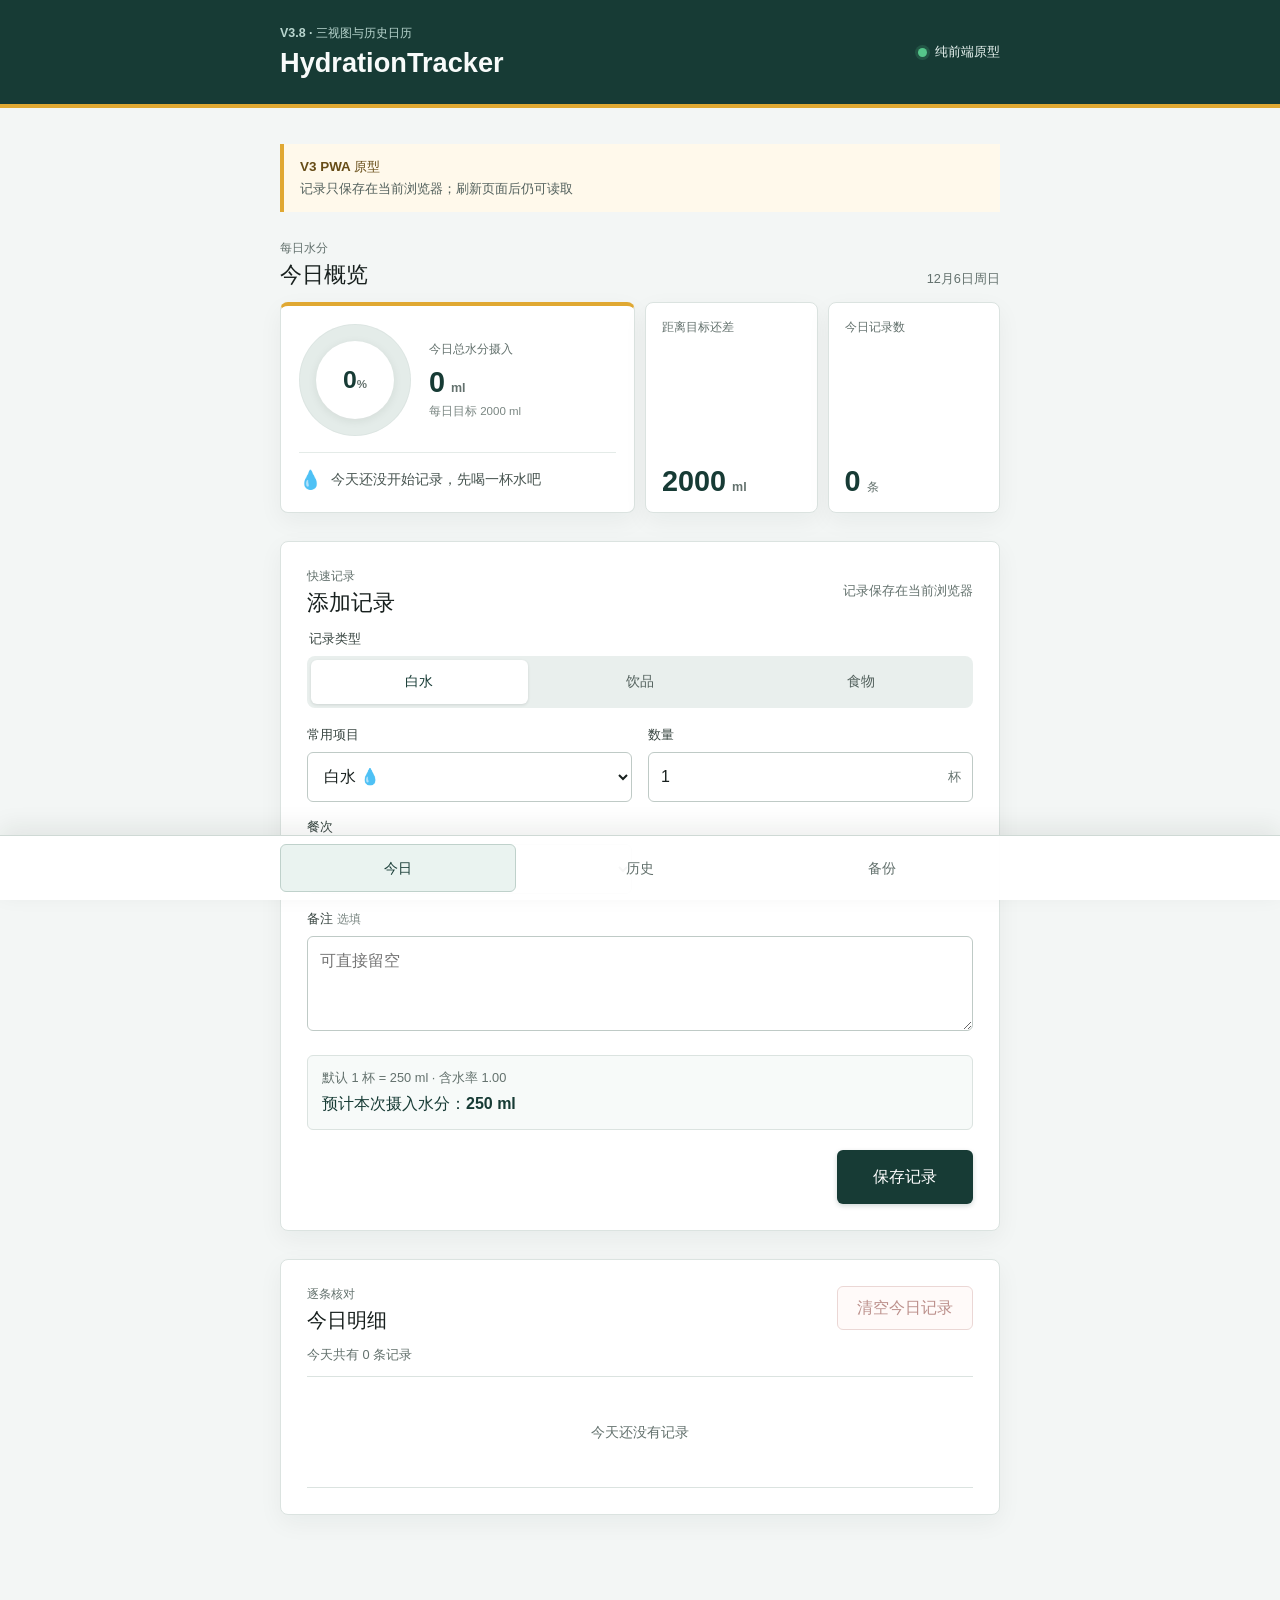
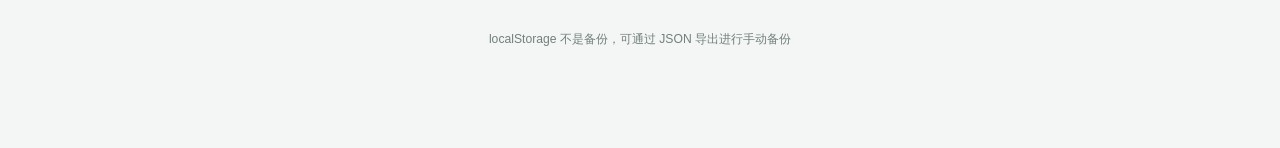
==== pwa/index.html @ ad69533f "Initial commit for HydrationTracker PWA" ====
<!doctype html>
<html lang="zh-CN">
  <head>
    <meta charset="utf-8">
    <meta name="viewport" content="width=device-width, initial-scale=1, viewport-fit=cover">
    <meta name="color-scheme" content="light">
    <meta name="theme-color" content="#173b35">
    <meta name="apple-mobile-web-app-capable" content="yes">
    <meta name="apple-mobile-web-app-title" content="HydrationTracker">
    <meta name="apple-mobile-web-app-status-bar-style" content="black-translucent">
    <meta name="format-detection" content="telephone=no">
    <title>HydrationTracker</title>
    <link rel="manifest" href="./manifest.json">
    <link rel="apple-touch-icon" href="./icons/apple-touch-icon.png">
    <link rel="stylesheet" href="styles.css">
    <script src="app.js" defer></script>
  </head>
  <body>
    <header class="app-header">
      <div class="page-shell header-inner">
        <div>
          <p class="stage-label">V3.8 · 三视图与历史日历</p>
          <h1>HydrationTracker</h1>
        </div>
        <p class="runtime-status"><span aria-hidden="true"></span>纯前端原型</p>
      </div>
    </header>

    <main class="page-shell">
      <aside class="prototype-notice">
        <strong>V3 PWA 原型</strong>
        <span id="storage-status">正在检查浏览器本地存储...</span>
      </aside>

      <section id="today-view" class="app-view" role="tabpanel" aria-labelledby="nav-today">
        <section aria-labelledby="overview-title">
          <div class="section-heading">
            <div>
              <p class="section-label">每日水分</p>
              <h2 id="overview-title">今日概览</h2>
            </div>
            <time id="today-date"></time>
          </div>

          <div class="metrics-grid" aria-live="polite">
            <article class="metric-card progress-card">
              <div
                id="progress-ring"
                class="progress-ring"
                role="progressbar"
                aria-label="今日目标完成率"
                aria-valuemin="0"
                aria-valuemax="100"
                aria-valuenow="0"
              >
                <div class="progress-ring-center">
                  <strong id="completion-rate">0</strong><span>%</span>
                </div>
              </div>
              <div class="progress-summary">
                <p>今日总水分摄入</p>
                <div class="metric-value"><strong id="total-water">0</strong><span>ml</span></div>
                <small>每日目标 2000 ml</small>
              </div>
              <p id="progress-encouragement" class="progress-encouragement">
                <span aria-hidden="true">💧</span>
                <strong>今天还没开始记录，先喝一杯水吧</strong>
              </p>
            </article>
            <article class="metric-card">
              <p>距离目标还差</p>
              <div class="metric-value"><strong id="remaining-water">2000</strong><span>ml</span></div>
            </article>
            <article class="metric-card">
              <p>今日记录数</p>
              <div class="metric-value"><strong id="record-count">0</strong><span>条</span></div>
            </article>
          </div>
        </section>

        <section class="form-card" aria-labelledby="add-title">
          <div class="section-heading compact-heading details-heading">
            <div>
              <p class="section-label">快速记录</p>
              <h2 id="add-title">添加记录</h2>
            </div>
            <p>记录保存在当前浏览器</p>
          </div>

          <form id="record-form">
            <fieldset>
              <legend>记录类型</legend>
              <div class="segmented-control">
                <label>
                  <input type="radio" name="category" value="water" checked>
                  <span>白水</span>
                </label>
                <label>
                  <input type="radio" name="category" value="beverage">
                  <span>饮品</span>
                </label>
                <label>
                  <input type="radio" name="category" value="food">
                  <span>食物</span>
                </label>
              </div>
            </fieldset>

            <div class="form-grid">
              <label class="form-field">
                <span>常用项目</span>
                <select id="item-name" name="name" required></select>
              </label>

              <label class="form-field">
                <span>数量</span>
                <div class="quantity-control">
                  <input id="quantity" name="quantity" type="number" min="0.1" step="0.1" value="1" inputmode="decimal" enterkeyhint="done" required>
                  <span id="quantity-unit">份</span>
                </div>
              </label>

              <label class="form-field">
                <span>餐次</span>
                <select id="meal" name="meal">
                  <option value="breakfast">早餐</option>
                  <option value="lunch">午餐</option>
                  <option value="dinner">晚餐</option>
                  <option value="snack">加餐</option>
                  <option value="none" selected>无餐次</option>
                </select>
              </label>

              <label class="form-field full-width">
                <span>备注 <small>选填</small></span>
                <textarea id="note" name="note" rows="3" maxlength="500" placeholder="可直接留空"></textarea>
              </label>
            </div>

            <div class="estimate-panel" aria-live="polite">
              <p id="item-defaults">请选择常用项目</p>
              <p id="estimate-message">请输入数量以计算估算水分</p>
            </div>

            <div class="form-actions">
              <p id="form-message" role="status" aria-live="polite"></p>
              <button id="save-record" type="submit">保存记录</button>
            </div>
          </form>
        </section>

        <section class="details-card" aria-labelledby="details-title">
          <div class="section-heading compact-heading">
            <div>
              <p class="section-label">逐条核对</p>
              <h2 id="details-title">今日明细</h2>
            </div>
            <button id="clear-today" class="danger-button" type="button" disabled>清空今日记录</button>
          </div>
          <p id="records-message" class="records-message" role="status" aria-live="polite"></p>
          <div id="records-list" class="records-list" aria-live="polite"></div>
        </section>
      </section>

      <section id="history-view" class="app-view" role="tabpanel" aria-labelledby="nav-history" hidden>
        <header class="view-heading">
          <div>
            <p class="section-label">过往记录</p>
            <h2 id="history-title">历史记录</h2>
          </div>
          <p>通过月历和近 7 日趋势查看水分摄入变化。</p>
        </header>

        <section class="trend-card" aria-labelledby="trend-title">
          <div class="section-heading compact-heading">
            <div>
              <p class="section-label">最近一周</p>
              <h2 id="trend-title">近 7 日水分趋势</h2>
            </div>
            <p>默认目标 2000 ml</p>
          </div>
          <div id="trend-chart" class="trend-chart"></div>
          <p id="trend-summary" class="trend-summary"></p>
        </section>

        <section class="calendar-card" aria-labelledby="calendar-title">
          <div class="calendar-heading">
            <button id="previous-month" class="calendar-month-button" type="button" aria-label="上一个月" title="上一个月">‹</button>
            <div>
              <p class="section-label">按日期查看</p>
              <h2 id="calendar-title">历史月历</h2>
              <p id="calendar-month-label" class="calendar-month-label"></p>
            </div>
            <button id="next-month" class="calendar-month-button" type="button" aria-label="下一个月" title="下一个月">›</button>
          </div>

          <div class="calendar-weekdays" aria-hidden="true">
            <span>一</span><span>二</span><span>三</span><span>四</span><span>五</span><span>六</span><span>日</span>
          </div>
          <div id="calendar-grid" class="calendar-grid" aria-label="历史记录月历"></div>

          <div id="history-details" class="history-details" hidden>
            <div class="history-details-heading">
              <div>
                <p class="section-label">日期记录</p>
                <h3 id="history-details-title">日期明细</h3>
              </div>
              <div class="history-details-actions">
                <button
                  id="history-backfill-toggle"
                  class="secondary-button history-backfill-toggle"
                  type="button"
                  aria-expanded="false"
                  aria-controls="history-backfill-panel"
                >补录这一天</button>
                <button
                  id="history-clear-date"
                  class="danger-button history-clear-date"
                  type="button"
                  hidden
                >清空这一天</button>
              </div>
            </div>
            <p id="history-details-summary" class="history-details-summary"></p>
            <p id="history-action-message" class="records-message" role="status" aria-live="polite"></p>

            <div id="history-backfill-panel" class="history-backfill-panel" hidden>
              <div class="history-backfill-heading">
                <p class="section-label">指定日期记录</p>
                <h4 id="history-backfill-title">补录记录</h4>
              </div>

              <form id="history-backfill-form">
                <fieldset>
                  <legend>记录类型</legend>
                  <div class="segmented-control">
                    <label>
                      <input type="radio" name="history-category" value="water" checked>
                      <span>白水</span>
                    </label>
                    <label>
                      <input type="radio" name="history-category" value="beverage">
                      <span>饮品</span>
                    </label>
                    <label>
                      <input type="radio" name="history-category" value="food">
                      <span>食物</span>
                    </label>
                  </div>
                </fieldset>

                <div class="form-grid">
                  <label class="form-field">
                    <span>常用项目</span>
                    <select id="history-item-name" required></select>
                  </label>

                  <label class="form-field">
                    <span>数量</span>
                    <div class="quantity-control">
                      <input id="history-quantity" type="number" min="0.1" step="0.1" value="1" inputmode="decimal" required>
                      <span id="history-quantity-unit">份</span>
                    </div>
                  </label>

                  <label class="form-field">
                    <span>餐次</span>
                    <select id="history-meal">
                      <option value="breakfast">早餐</option>
                      <option value="lunch">午餐</option>
                      <option value="dinner">晚餐</option>
                      <option value="snack">加餐</option>
                      <option value="none" selected>无餐次</option>
                    </select>
                  </label>

                  <label class="form-field">
                    <span>时间</span>
                    <input id="history-time" type="time" required>
                  </label>

                  <label class="form-field full-width">
                    <span>备注 <small>选填</small></span>
                    <textarea id="history-note" rows="3" maxlength="500" placeholder="可直接留空"></textarea>
                  </label>
                </div>

                <div class="estimate-panel" aria-live="polite">
                  <p id="history-item-defaults">请选择常用项目</p>
                  <p id="history-estimate-message">请输入数量以计算估算水分</p>
                </div>

                <p id="history-backfill-message" class="history-backfill-message" role="status" aria-live="polite"></p>
                <div class="history-backfill-actions">
                  <button id="history-backfill-cancel" class="secondary-button" type="button">取消</button>
                  <button id="history-backfill-save" type="submit">保存补录</button>
                </div>
              </form>
            </div>

            <div id="history-records-list" class="records-list"></div>
          </div>
        </section>
      </section>

      <section id="backup-view" class="app-view" role="tabpanel" aria-labelledby="nav-backup" hidden>
        <header class="view-heading">
          <div>
            <p class="section-label">备份与迁移</p>
            <h2 id="backup-view-title">备份与迁移</h2>
          </div>
          <p>导出或恢复当前浏览器中的 HydrationTracker 数据。</p>
        </header>

        <section class="backup-card" aria-labelledby="backup-title">
          <div class="section-heading compact-heading">
            <div>
              <p class="section-label">JSON 文件</p>
              <h2 id="backup-title">导入与导出</h2>
            </div>
            <p>仅处理本应用数据</p>
          </div>

          <div class="backup-note">
            <p>localStorage 不是备份。导出 JSON 可用于备份、换手机、迁移和恢复。</p>
            <p>导入会替换当前本机记录，建议先导出当前备份。不同 Safari 标签页、主屏幕 Web App 或不同网址来源的数据不应被假定自动共享。</p>
          </div>

          <div class="backup-actions">
            <button id="export-backup" class="secondary-button" type="button">导出备份</button>

            <label class="file-picker" for="import-file">选择备份文件</label>
            <input id="import-file" class="visually-hidden" type="file" accept=".json,application/json">

            <button id="import-backup" class="danger-button" type="button" disabled>导入替换</button>
          </div>

          <p id="backup-file-name" class="backup-file-name">尚未选择备份文件</p>
          <p id="backup-message" class="backup-message" role="status" aria-live="polite"></p>
        </section>
      </section>
    </main>

    <nav class="app-navigation" aria-label="主要视图">
      <div class="page-shell view-tabs" role="tablist" aria-label="HydrationTracker 视图">
        <button id="nav-today" class="view-tab" type="button" role="tab" aria-selected="true" aria-controls="today-view" data-view="today">今日</button>
        <button id="nav-history" class="view-tab" type="button" role="tab" aria-selected="false" aria-controls="history-view" data-view="history" tabindex="-1">历史</button>
        <button id="nav-backup" class="view-tab" type="button" role="tab" aria-selected="false" aria-controls="backup-view" data-view="backup" tabindex="-1">备份</button>
      </div>
    </nav>

    <footer class="page-shell">
      localStorage 不是备份，可通过 JSON 导出进行手动备份
    </footer>
  </body>
</html>
---- pwa/styles.css ----
:root {
  --page-gutter: 16px;
  color: #18201e;
  background: #f3f6f5;
  font-family: -apple-system, BlinkMacSystemFont, "Segoe UI", sans-serif;
  font-synthesis: none;
  letter-spacing: 0;
}

* {
  box-sizing: border-box;
}

html {
  width: 100%;
  -webkit-text-size-adjust: 100%;
}

body {
  width: 100%;
  min-width: 0;
  min-height: 100vh;
  min-height: 100dvh;
  margin: 0;
  overflow-x: clip;
  background: #f3f6f5;
}

button,
input,
select,
textarea {
  font-family: inherit;
  font-size: 1rem;
  letter-spacing: 0;
}

button,
.segmented-control label {
  -webkit-tap-highlight-color: transparent;
  touch-action: manipulation;
}

.page-shell {
  width: 100%;
  max-width: 760px;
  margin: 0 auto;
  padding-right: max(var(--page-gutter), env(safe-area-inset-right));
  padding-left: max(var(--page-gutter), env(safe-area-inset-left));
}

@supports not (overflow: clip) {
  body {
    overflow-x: hidden;
  }
}

.app-header {
  padding-top: env(safe-area-inset-top);
  color: #f8fbfa;
  background: #173b35;
  border-bottom: 4px solid #e0a832;
}

.header-inner {
  min-height: 104px;
  display: flex;
  align-items: center;
  justify-content: space-between;
  gap: 18px;
}

.stage-label,
.section-label {
  margin: 0;
  color: #63716d;
  font-size: 0.78rem;
  font-weight: 750;
}

.stage-label {
  color: #b8d5ce;
}

h1,
h2,
p {
  letter-spacing: 0;
}

h1 {
  margin: 5px 0 0;
  font-size: 1.7rem;
  line-height: 1.15;
}

.runtime-status {
  display: flex;
  align-items: center;
  gap: 8px;
  margin: 0;
  color: #e8f3f0;
  font-size: 0.84rem;
  white-space: nowrap;
}

.runtime-status span {
  width: 9px;
  height: 9px;
  border-radius: 50%;
  background: #55c58a;
  box-shadow: 0 0 0 3px rgb(85 197 138 / 18%);
}

main {
  padding: 24px 0 116px;
}

.app-view[hidden] {
  display: none;
}

.view-heading {
  margin-bottom: 18px;
  display: flex;
  align-items: end;
  justify-content: space-between;
  gap: 18px;
}

.view-heading h2 {
  margin: 5px 0 0;
  font-size: 1.45rem;
  line-height: 1.2;
}

.view-heading > p {
  max-width: 330px;
  margin: 0;
  color: #63716d;
  font-size: 0.82rem;
  line-height: 1.45;
  text-align: right;
}

.prototype-notice {
  margin-bottom: 28px;
  padding: 14px 16px;
  display: flex;
  flex-direction: column;
  gap: 4px;
  color: #52605c;
  border-left: 4px solid #e0a832;
  background: #fff9eb;
  font-size: 0.84rem;
  overflow-wrap: anywhere;
}

.prototype-notice strong {
  color: #664c16;
}

.prototype-notice.error {
  color: #87372f;
  border-left-color: #b64b40;
  background: #fff2f0;
}

.prototype-notice.error strong {
  color: #87372f;
}

.section-heading {
  display: flex;
  align-items: end;
  justify-content: space-between;
  gap: 18px;
  margin-bottom: 14px;
}

.section-heading h2 {
  margin: 5px 0 0;
  font-size: 1.35rem;
  line-height: 1.2;
}

#today-date,
.compact-heading > p {
  margin: 0;
  color: #63716d;
  font-size: 0.8rem;
}

.metrics-grid {
  display: grid;
  grid-template-columns: repeat(2, minmax(0, 1fr));
  gap: 10px;
}

.metric-card,
.form-card,
.details-card,
.history-card,
.trend-card,
.calendar-card,
.backup-card {
  border: 1px solid #dbe3e0;
  border-radius: 8px;
  background: #ffffff;
  box-shadow: 0 8px 24px rgb(24 32 30 / 5%);
}

.metric-card {
  min-width: 0;
  min-height: 112px;
  padding: 16px;
  display: flex;
  flex-direction: column;
  justify-content: space-between;
}

.progress-card {
  grid-column: 1 / -1;
  min-height: 190px;
  display: grid;
  grid-template-columns: 112px minmax(0, 1fr);
  align-items: center;
  gap: 16px 18px;
  padding: 18px;
  border-top: 4px solid #e0a832;
}

.metric-card > p,
.progress-summary > p {
  margin: 0;
  color: #63716d;
  font-size: 0.78rem;
  font-weight: 700;
}

.metric-value {
  display: flex;
  align-items: baseline;
  gap: 6px;
}

.metric-value strong {
  color: #173b35;
  font-size: 1.8rem;
  line-height: 1;
  font-variant-numeric: tabular-nums;
  overflow-wrap: anywhere;
}

.metric-value span {
  color: #63716d;
  font-size: 0.78rem;
  font-weight: 700;
}

.progress-ring {
  --progress-value: 0%;
  width: 112px;
  aspect-ratio: 1;
  position: relative;
  display: grid;
  place-items: center;
  border-radius: 50%;
  background: conic-gradient(#2b8068 var(--progress-value), #e4ece9 0);
  box-shadow: inset 0 0 0 1px rgb(23 59 53 / 4%);
}

.progress-ring::before {
  width: 78px;
  aspect-ratio: 1;
  position: absolute;
  content: "";
  border-radius: 50%;
  background: #ffffff;
  box-shadow: 0 2px 10px rgb(24 32 30 / 8%);
}

.progress-ring-center {
  position: relative;
  z-index: 1;
  display: flex;
  align-items: baseline;
  justify-content: center;
}

.progress-ring-center strong {
  color: #173b35;
  font-size: 1.55rem;
  line-height: 1;
  font-variant-numeric: tabular-nums;
}

.progress-ring-center span {
  color: #63716d;
  font-size: 0.72rem;
  font-weight: 750;
}

.progress-summary {
  min-width: 0;
}

.progress-summary .metric-value {
  margin-top: 10px;
}

.progress-summary small {
  display: block;
  margin-top: 8px;
  color: #7b8783;
  font-size: 0.72rem;
}

.metric-card .progress-encouragement {
  grid-column: 1 / -1;
  min-width: 0;
  margin: 0;
  padding-top: 14px;
  display: flex;
  align-items: center;
  gap: 9px;
  color: #46534f;
  border-top: 1px solid #e4ebe8;
  font-size: 0.86rem;
  line-height: 1.45;
}

.progress-encouragement .progress-emoji {
  flex: 0 0 auto;
  font-size: 1.15rem;
}

.progress-encouragement strong {
  min-width: 0;
  font-weight: 700;
  overflow-wrap: anywhere;
}

.progress-encouragement.almost,
.progress-encouragement.complete {
  color: #765715;
}

.form-card,
.details-card,
.history-card,
.trend-card,
.calendar-card,
.backup-card {
  margin-top: 28px;
  padding: 20px;
}

.compact-heading {
  align-items: start;
}

.details-heading {
  align-items: center;
  flex-wrap: wrap;
}

.details-heading > div {
  min-width: 0;
}

.backup-note {
  display: grid;
  gap: 8px;
  margin-bottom: 18px;
  padding: 14px;
  color: #52605c;
  border: 1px solid #dbe3e0;
  border-radius: 6px;
  background: #f7faf9;
  font-size: 0.84rem;
  line-height: 1.5;
}

.backup-note p {
  margin: 0;
}

.backup-actions {
  display: grid;
  gap: 12px;
}

.backup-file-name {
  min-height: 20px;
  margin: 12px 0 0;
  color: #63716d;
  font-size: 0.8rem;
  line-height: 1.45;
  overflow-wrap: anywhere;
}

#details-title,
#history-title,
#backup-title {
  font-size: 1.25rem;
  white-space: nowrap;
  word-break: keep-all;
}

fieldset {
  min-width: 0;
  margin: 0;
  padding: 0;
  border: 0;
}

legend,
.form-field > span {
  display: block;
  margin-bottom: 8px;
  color: #384541;
  font-size: 0.84rem;
  font-weight: 700;
}

.form-field small {
  color: #7b8783;
  font-size: 0.74rem;
  font-weight: 500;
}

.segmented-control {
  display: grid;
  grid-template-columns: repeat(3, 1fr);
  gap: 4px;
  padding: 4px;
  border-radius: 8px;
  background: #e9efed;
}

.segmented-control label {
  position: relative;
  min-width: 0;
}

.segmented-control input {
  position: absolute;
  opacity: 0;
}

.segmented-control span {
  min-height: 44px;
  display: flex;
  align-items: center;
  justify-content: center;
  color: #53615d;
  border-radius: 6px;
  cursor: pointer;
  font-size: 0.9rem;
  font-weight: 700;
}

.segmented-control input:checked + span {
  color: #173b35;
  background: #ffffff;
  box-shadow: 0 1px 3px rgb(24 32 30 / 12%);
}

.segmented-control input:focus-visible + span {
  outline: 3px solid rgb(224 168 50 / 35%);
  outline-offset: 1px;
}

.form-grid {
  display: grid;
  gap: 16px;
  margin-top: 18px;
}

.form-field {
  min-width: 0;
}

select,
input[type="number"],
input[type="time"],
textarea {
  width: 100%;
  min-height: 50px;
  padding: 0 12px;
  color: #18201e;
  border: 1px solid #bfcac6;
  border-radius: 6px;
  background: #ffffff;
  font-size: 1rem;
}

textarea {
  min-height: 88px;
  padding-top: 12px;
  padding-bottom: 12px;
  line-height: 1.45;
  resize: vertical;
}

select:focus,
input:focus,
textarea:focus {
  border-color: #b47f15;
  outline: 3px solid rgb(224 168 50 / 22%);
}

.quantity-control {
  position: relative;
}

.quantity-control input {
  padding-right: 54px;
}

.quantity-control span {
  position: absolute;
  top: 50%;
  right: 12px;
  color: #63716d;
  font-size: 0.84rem;
  font-weight: 700;
  transform: translateY(-50%);
  pointer-events: none;
}

.estimate-panel {
  margin-top: 20px;
  padding: 14px;
  border: 1px solid #dbe3e0;
  border-radius: 6px;
  background: #f7faf9;
}

.estimate-panel p {
  margin: 0;
}

#item-defaults {
  color: #63716d;
  font-size: 0.8rem;
  overflow-wrap: anywhere;
}

#estimate-message {
  margin-top: 7px;
  color: #173b35;
  font-size: 1rem;
  font-weight: 750;
}

#estimate-message.error {
  color: #a13e32;
  font-size: 0.86rem;
}

.form-actions {
  margin-top: 20px;
  display: flex;
  flex-direction: column;
  gap: 12px;
}

#form-message {
  min-height: 20px;
  margin: 0;
  color: #52605c;
  font-size: 0.84rem;
  line-height: 1.45;
}

#form-message:not(:empty) {
  padding: 10px 12px;
  border-radius: 6px;
  background: #f1f5f3;
}

#form-message.ready {
  color: #23704b;
  background: #edf8f2;
}

#form-message.error,
.records-message.error,
#backup-message.error {
  color: #a13e32;
}

#form-message.error,
.records-message.error,
#backup-message.error {
  background: #fff2f0;
}

button {
  width: 100%;
  min-height: 50px;
  padding: 0 18px;
  color: #ffffff;
  border: 0;
  border-radius: 6px;
  background: #173b35;
  cursor: pointer;
  font-weight: 750;
}

#save-record {
  min-height: 54px;
  box-shadow: 0 2px 5px rgb(23 59 53 / 20%);
}

button:focus-visible {
  outline: 3px solid rgb(224 168 50 / 45%);
  outline-offset: 2px;
}

.secondary-button,
.file-picker {
  color: #173b35;
  border: 1px solid #bfcac6;
  background: #f7faf9;
}

.file-picker {
  width: 100%;
  min-height: 50px;
  padding: 0 18px;
  display: flex;
  align-items: center;
  justify-content: center;
  border-radius: 6px;
  cursor: pointer;
  font-weight: 750;
  text-align: center;
}

.visually-hidden {
  position: absolute;
  width: 1px;
  height: 1px;
  padding: 0;
  margin: -1px;
  overflow: hidden;
  clip: rect(0, 0, 0, 0);
  white-space: nowrap;
  border: 0;
}

.danger-button,
.delete-button {
  color: #963a30;
  border: 1px solid #d7aaa5;
  background: #ffffff;
}

.danger-button {
  min-height: 44px;
  color: #87372f;
  border-color: #dcb8b3;
  background: #fff7f5;
}

button:active {
  opacity: 0.82;
}

@media (hover: hover) and (pointer: fine) {
  button:hover {
    background: #24544b;
  }

  .secondary-button:hover,
  .file-picker:hover,
  .calendar-month-button:hover,
  .calendar-day:hover,
  .view-tab:hover {
    color: #173b35;
    border-color: #8ca19a;
    background: #edf4f1;
  }

  .danger-button:hover,
  .delete-button:hover {
    color: #ffffff;
    border-color: #963a30;
    background: #963a30;
  }
}

button:disabled {
  cursor: not-allowed;
  opacity: 0.55;
}

.records-message,
#backup-message {
  min-height: 20px;
  margin: 0 0 10px;
  color: #63716d;
  font-size: 0.8rem;
  line-height: 1.45;
}

#backup-message {
  margin: 12px 0 0;
}

.records-message.ready,
.records-message.error,
#backup-message.ready,
#backup-message.error {
  padding: 9px 11px;
  border-radius: 6px;
}

.records-message.ready,
#backup-message.ready {
  color: #23704b;
  background: #edf8f2;
}

.records-list {
  display: grid;
}

.trend-chart {
  width: 100%;
  min-height: 0;
  overflow: hidden;
}

.view-heading + .trend-card,
.view-heading + .backup-card {
  margin-top: 0;
}

.trend-chart svg {
  width: 100%;
  height: auto;
  display: block;
}

.trend-grid-line {
  stroke: #dfe8e5;
  stroke-width: 1;
}

.trend-target-line {
  stroke: #b47f15;
  stroke-width: 2;
  stroke-dasharray: 7 6;
}

.trend-water-line {
  fill: none;
  stroke: #2b8068;
  stroke-linecap: round;
  stroke-linejoin: round;
  stroke-width: 4;
}

.trend-point {
  fill: #ffffff;
  stroke: #2b8068;
  stroke-width: 3;
}

.trend-label,
.trend-value-label,
.trend-target-label {
  fill: #63716d;
  font-family: -apple-system, BlinkMacSystemFont, "Segoe UI", sans-serif;
  font-size: 18px;
}

.trend-value-label {
  fill: #173b35;
  font-size: 16px;
  font-weight: 700;
}

.trend-target-label {
  fill: #8a6417;
  font-size: 16px;
}

.trend-summary {
  margin: 8px 0 0;
  color: #63716d;
  font-size: 0.8rem;
  line-height: 1.45;
  text-align: center;
}

.calendar-heading {
  display: grid;
  grid-template-columns: 44px minmax(0, 1fr) 44px;
  align-items: center;
  gap: 10px;
  margin-bottom: 16px;
  text-align: center;
}

.calendar-heading h2 {
  margin: 4px 0 0;
  font-size: 1.22rem;
}

.calendar-month-label {
  margin: 5px 0 0;
  color: #63716d;
  font-size: 0.82rem;
  font-variant-numeric: tabular-nums;
}

.calendar-month-button {
  width: 44px;
  min-width: 44px;
  min-height: 44px;
  padding: 0;
  color: #173b35;
  border: 1px solid #c8d3cf;
  background: #f7faf9;
  font-size: 1.7rem;
  line-height: 1;
}

.calendar-weekdays,
.calendar-grid {
  display: grid;
  grid-template-columns: repeat(7, minmax(0, 1fr));
  gap: 5px;
}

.calendar-weekdays {
  margin-bottom: 6px;
  color: #6c7975;
  font-size: 0.72rem;
  font-weight: 700;
  text-align: center;
}

.calendar-weekdays span {
  padding: 3px 0;
}

.calendar-day {
  width: 100%;
  min-width: 0;
  min-height: 72px;
  padding: 7px 3px 6px;
  display: flex;
  align-items: center;
  flex-direction: column;
  justify-content: flex-start;
  gap: 5px;
  color: #46534f;
  border: 1px solid #e0e7e4;
  background: #ffffff;
  font-size: 0.76rem;
  font-weight: 650;
}

.calendar-day.outside-month {
  opacity: 0.42;
}

.calendar-day.has-records {
  color: #173b35;
  border-color: #a8c7be;
  background: #edf6f3;
}

.calendar-day.selected {
  border-color: #b47f15;
  outline: 2px solid rgb(224 168 50 / 38%);
  outline-offset: 0;
}

.calendar-day-number {
  width: 26px;
  min-height: 26px;
  display: grid;
  place-items: center;
  border-radius: 50%;
  font-variant-numeric: tabular-nums;
}

.calendar-day.today .calendar-day-number {
  color: #ffffff;
  background: #173b35;
}

.calendar-day-total {
  width: 100%;
  color: #2b6f5d;
  font-size: 0.62rem;
  font-variant-numeric: tabular-nums;
  line-height: 1.15;
  text-align: center;
  overflow-wrap: anywhere;
}

.history-details {
  margin-top: 20px;
  padding-top: 20px;
  border-top: 2px solid #dbe3e0;
}

.history-details[hidden] {
  display: none;
}

.history-details-heading {
  display: flex;
  align-items: flex-start;
  justify-content: space-between;
  gap: 12px;
}

.history-details-heading > div {
  min-width: 0;
}

.history-details-actions {
  display: flex;
  align-items: center;
  justify-content: flex-end;
  flex-wrap: wrap;
  gap: 10px;
}

.history-details-heading h3 {
  margin: 5px 0 0;
  font-size: 1.08rem;
  line-height: 1.25;
  overflow-wrap: anywhere;
}

.history-backfill-toggle {
  width: auto;
  min-width: 0;
  min-height: 44px;
  padding: 0 13px;
  flex: 0 0 auto;
  font-size: 0.82rem;
}

.history-clear-date {
  width: auto;
  min-width: 0;
  min-height: 44px;
  padding: 0 13px;
  font-size: 0.82rem;
}

.history-clear-date[hidden] {
  display: none;
}

.history-backfill-panel {
  margin: 14px 0 18px;
  padding: 16px;
  border-top: 1px solid #dbe3e0;
  border-bottom: 1px solid #dbe3e0;
  background: #f7faf9;
}

.history-backfill-panel[hidden] {
  display: none;
}

.history-backfill-heading {
  margin-bottom: 16px;
}

.history-backfill-heading h4 {
  margin: 5px 0 0;
  color: #18201e;
  font-size: 1rem;
}

#history-item-defaults {
  color: #63716d;
  font-size: 0.8rem;
  overflow-wrap: anywhere;
}

#history-estimate-message {
  margin-top: 7px;
  color: #173b35;
  font-size: 1rem;
  font-weight: 750;
}

#history-estimate-message.error {
  color: #a13e32;
  font-size: 0.86rem;
}

.history-backfill-message {
  min-height: 20px;
  margin: 14px 0 0;
  color: #52605c;
  font-size: 0.84rem;
  line-height: 1.45;
}

.history-backfill-message.error {
  padding: 10px 12px;
  color: #a13e32;
  border-radius: 6px;
  background: #fff2f0;
}

.history-backfill-actions {
  margin-top: 12px;
  display: grid;
  grid-template-columns: repeat(2, minmax(0, 1fr));
  gap: 10px;
}

.history-backfill-actions button {
  width: 100%;
}

.history-details-summary {
  margin: 12px 0 4px;
  color: #63716d;
  font-size: 0.8rem;
  line-height: 1.45;
}

.history-record-item .record-side {
  justify-content: flex-start;
}

.app-navigation {
  position: fixed;
  z-index: 20;
  right: 0;
  bottom: 0;
  left: 0;
  border-top: 1px solid #cfd9d5;
  background: rgb(255 255 255 / 96%);
  box-shadow: 0 -8px 24px rgb(24 32 30 / 8%);
}

.view-tabs {
  padding-top: 8px;
  padding-bottom: max(8px, env(safe-area-inset-bottom));
  display: grid;
  grid-template-columns: repeat(3, minmax(0, 1fr));
  gap: 6px;
}

.view-tab {
  width: 100%;
  min-width: 0;
  min-height: 48px;
  padding: 0 8px;
  color: #63716d;
  border: 1px solid transparent;
  background: transparent;
  font-size: 0.88rem;
}

.view-tab[aria-selected="true"] {
  color: #173b35;
  border-color: #bfd1cb;
  background: #eaf3f0;
}

.record-item {
  padding: 16px 0;
  display: grid;
  grid-template-columns: minmax(0, 1fr) auto;
  gap: 14px;
  border-top: 1px solid #dbe3e0;
}

.record-item:last-child {
  border-bottom: 1px solid #dbe3e0;
}

.record-main {
  min-width: 0;
}

.record-meta,
.record-quantity,
.record-note {
  margin: 0;
  color: #63716d;
  font-size: 0.78rem;
}

.record-name,
.record-meta,
.record-quantity {
  overflow-wrap: anywhere;
}

.record-meta {
  display: flex;
  flex-wrap: wrap;
  gap: 6px;
}

.record-meta span {
  padding: 3px 7px;
  border-radius: 6px;
  background: #eef3f1;
}

.record-name {
  margin: 6px 0 4px;
  color: #18201e;
  font-size: 1rem;
  line-height: 1.3;
}

.record-emoji {
  display: inline-block;
  font-size: 1.08em;
}

.record-quantity {
  color: #46534f;
  font-size: 0.86rem;
}

.record-note {
  margin-top: 9px;
  padding: 7px 9px;
  color: #52605c;
  border-left: 3px solid #d8e4e0;
  background: #f7faf9;
  line-height: 1.45;
  overflow-wrap: anywhere;
}

.record-side {
  min-width: 90px;
  display: flex;
  align-items: flex-end;
  flex-direction: column;
  justify-content: space-between;
  gap: 12px;
}

.record-water {
  margin: 0;
  color: #173b35;
  font-size: 1.15rem;
  font-weight: 750;
  white-space: nowrap;
}

.delete-button {
  width: auto;
  min-width: 68px;
  min-height: 44px;
  padding: 0 12px;
  font-size: 0.84rem;
}

.empty-state {
  min-height: 112px;
  display: flex;
  align-items: center;
  justify-content: center;
  color: #63716d;
  border-top: 1px solid #dbe3e0;
  border-bottom: 1px solid #dbe3e0;
  font-size: 0.9rem;
}

footer {
  padding-top: 0;
  padding-bottom: 100px;
  color: #72807c;
  font-size: 0.76rem;
  text-align: center;
}

@media (min-width: 640px) {
  .page-shell {
    --page-gutter: 20px;
  }

  main {
    padding-top: 36px;
  }

  .metrics-grid {
    grid-template-columns: repeat(4, minmax(0, 1fr));
  }

  .progress-card {
    grid-column: span 2;
  }

  .form-card,
  .details-card,
  .history-card,
  .trend-card,
  .calendar-card,
  .backup-card {
    padding: 26px;
  }

  .form-grid {
    grid-template-columns: 1fr 1fr;
  }

  .full-width {
    grid-column: 1 / -1;
  }

  .form-actions {
    align-items: center;
    flex-direction: row;
    justify-content: space-between;
  }

  button {
    width: auto;
    min-width: 136px;
  }

  .backup-actions {
    grid-template-columns: repeat(3, minmax(0, 1fr));
    align-items: start;
  }

  .delete-button {
    min-width: 68px;
  }
}

@media (max-width: 390px) {
  :root {
    --page-gutter: 14px;
  }

  main {
    padding-top: 18px;
    padding-bottom: 32px;
  }

  .header-inner {
    align-items: flex-start;
    flex-direction: column;
    justify-content: center;
    gap: 9px;
  }

  .section-heading {
    align-items: flex-start;
    flex-direction: column;
    gap: 8px;
  }

  .form-card,
  .details-card,
  .history-card,
  .trend-card,
  .calendar-card,
  .backup-card {
    margin-top: 22px;
    padding: 16px;
  }

  .prototype-notice {
    margin-bottom: 22px;
  }

  .metric-card {
    min-height: 102px;
    padding: 14px;
  }

  .progress-card {
    min-height: 184px;
    grid-template-columns: 104px minmax(0, 1fr);
    gap: 14px;
  }

  .progress-ring {
    width: 104px;
  }

  .progress-ring::before {
    width: 72px;
  }

  .metric-value strong {
    font-size: 1.6rem;
  }

  .compact-heading .danger-button {
    width: auto;
    min-width: 0;
    align-self: flex-start;
  }

  .history-details-heading {
    align-items: stretch;
    flex-direction: column;
  }

  .history-details-actions {
    justify-content: flex-start;
  }

  .record-item {
    grid-template-columns: 1fr;
    gap: 12px;
  }

  .record-side {
    align-items: center;
    flex-direction: row;
    justify-content: space-between;
  }

  .delete-button {
    width: auto;
  }

  .view-heading {
    align-items: flex-start;
    flex-direction: column;
  }

  .view-heading > p {
    max-width: none;
    text-align: left;
  }

  .calendar-weekdays,
  .calendar-grid {
    gap: 3px;
  }

  .calendar-day {
    min-height: 64px;
    padding-right: 2px;
    padding-left: 2px;
  }

  .calendar-day-total {
    font-size: 0.58rem;
  }

  .history-details-heading {
    flex-wrap: wrap;
  }

  .history-backfill-toggle {
    width: auto;
  }

  .history-backfill-panel {
    padding: 14px;
  }

  .history-backfill-actions {
    grid-template-columns: 1fr;
  }
}
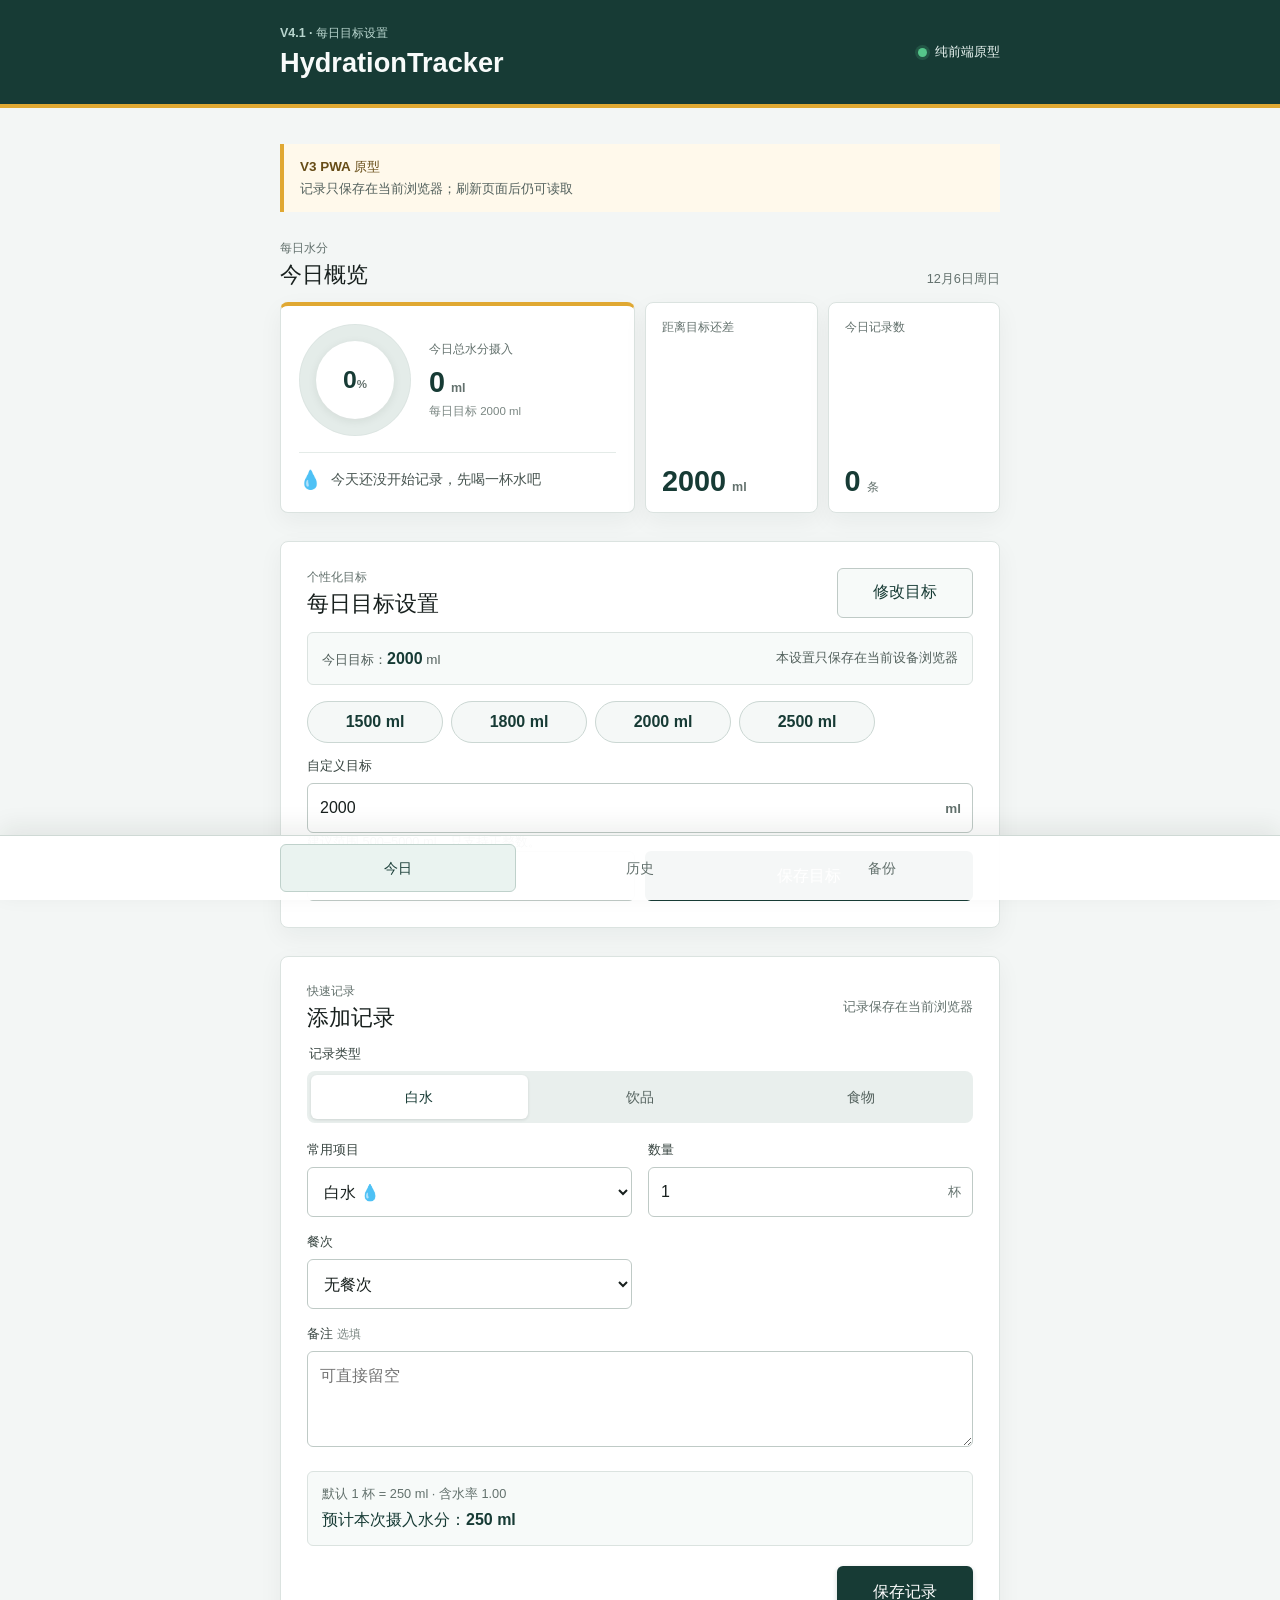
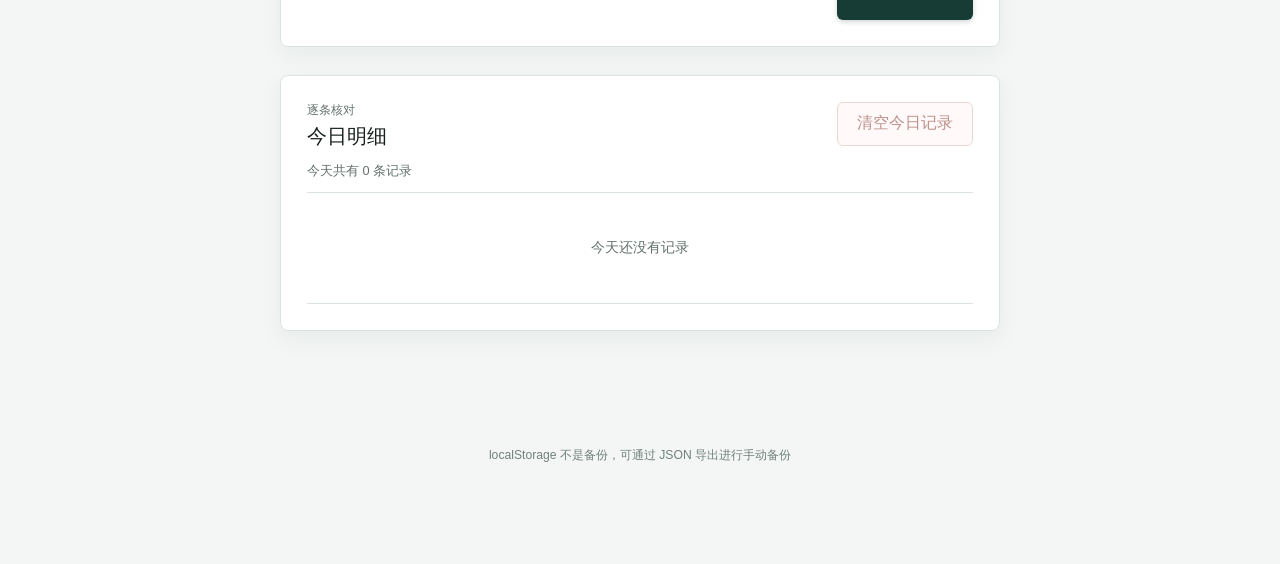
==== commit 2a0d778c: "Implement daily goal settings" ====
--- a/pwa/index.html
+++ b/pwa/index.html
@@ -19,7 +19,7 @@
     <header class="app-header">
       <div class="page-shell header-inner">
         <div>
-          <p class="stage-label">V3.8 · 三视图与历史日历</p>
+          <p class="stage-label">V4.1 · 每日目标设置</p>
           <h1>HydrationTracker</h1>
         </div>
         <p class="runtime-status"><span aria-hidden="true"></span>纯前端原型</p>
@@ -60,7 +60,7 @@
               <div class="progress-summary">
                 <p>今日总水分摄入</p>
                 <div class="metric-value"><strong id="total-water">0</strong><span>ml</span></div>
-                <small>每日目标 2000 ml</small>
+                <small id="daily-goal-note">每日目标 2000 ml</small>
               </div>
               <p id="progress-encouragement" class="progress-encouragement">
                 <span aria-hidden="true">💧</span>
@@ -76,6 +76,49 @@
               <div class="metric-value"><strong id="record-count">0</strong><span>条</span></div>
             </article>
           </div>
+
+          <section class="goal-settings-card" aria-labelledby="goal-settings-title">
+            <div class="section-heading compact-heading details-heading">
+              <div>
+                <p class="section-label">个性化目标</p>
+                <h2 id="goal-settings-title">每日目标设置</h2>
+              </div>
+              <button
+                id="goal-settings-toggle"
+                class="secondary-button goal-settings-toggle"
+                type="button"
+                aria-expanded="false"
+                aria-controls="goal-settings-panel"
+              >修改目标</button>
+            </div>
+            <div class="goal-settings-summary">
+              <p>今日目标：<strong id="current-daily-goal">2000</strong> ml</p>
+              <p>本设置只保存在当前设备浏览器</p>
+            </div>
+            <div id="goal-settings-panel" class="goal-settings-panel" hidden>
+              <div class="goal-quick-actions" aria-label="常用目标快捷选择">
+                <button class="goal-quick-button" type="button" data-goal="1500">1500 ml</button>
+                <button class="goal-quick-button" type="button" data-goal="1800">1800 ml</button>
+                <button class="goal-quick-button" type="button" data-goal="2000">2000 ml</button>
+                <button class="goal-quick-button" type="button" data-goal="2500">2500 ml</button>
+              </div>
+              <form id="goal-settings-form">
+                <label class="form-field">
+                  <span>自定义目标</span>
+                  <div class="quantity-control">
+                    <input id="daily-goal-input" type="number" min="500" max="5000" step="1" inputmode="numeric" required>
+                    <span>ml</span>
+                  </div>
+                </label>
+                <p class="goal-settings-hint">建议范围 500–5000 ml，只支持正整数。</p>
+                <p id="goal-settings-message" class="goal-settings-message" role="status" aria-live="polite"></p>
+                <div class="goal-settings-actions">
+                  <button id="goal-settings-cancel" class="secondary-button" type="button">取消</button>
+                  <button id="goal-settings-save" type="submit">保存目标</button>
+                </div>
+              </form>
+            </div>
+          </section>
         </section>
 
         <section class="form-card" aria-labelledby="add-title">
@@ -177,7 +220,7 @@
               <p class="section-label">最近一周</p>
               <h2 id="trend-title">近 7 日水分趋势</h2>
             </div>
-            <p>默认目标 2000 ml</p>
+            <p id="trend-target-caption">当前目标 2000 ml</p>
           </div>
           <div id="trend-chart" class="trend-chart"></div>
           <p id="trend-summary" class="trend-summary"></p>
--- a/pwa/styles.css
+++ b/pwa/styles.css
@@ -203,7 +203,8 @@
 .history-card,
 .trend-card,
 .calendar-card,
-.backup-card {
+.backup-card,
+.goal-settings-card {
   border: 1px solid #dbe3e0;
   border-radius: 8px;
   background: #ffffff;
@@ -351,9 +352,98 @@
 .history-card,
 .trend-card,
 .calendar-card,
-.backup-card {
+.backup-card,
+.goal-settings-card {
   margin-top: 28px;
   padding: 20px;
+}
+
+.goal-settings-card {
+  border: 1px solid #dbe3e0;
+  border-radius: 8px;
+  background: #ffffff;
+  box-shadow: 0 8px 24px rgb(24 32 30 / 5%);
+}
+
+.goal-settings-summary {
+  display: flex;
+  align-items: center;
+  justify-content: space-between;
+  gap: 12px;
+  margin-top: 4px;
+  padding: 14px;
+  border: 1px solid #dbe3e0;
+  border-radius: 6px;
+  background: #f7faf9;
+}
+
+.goal-settings-summary p {
+  margin: 0;
+  color: #52605c;
+  font-size: 0.84rem;
+  line-height: 1.45;
+}
+
+.goal-settings-summary strong {
+  color: #173b35;
+  font-size: 1rem;
+}
+
+.goal-settings-panel {
+  margin-top: 16px;
+  display: grid;
+  gap: 14px;
+}
+
+.goal-settings-toggle,
+.goal-quick-button {
+  width: auto;
+}
+
+.goal-quick-actions {
+  display: flex;
+  flex-wrap: wrap;
+  gap: 8px;
+}
+
+.goal-quick-button {
+  min-height: 42px;
+  padding: 0 14px;
+  color: #173b35;
+  border: 1px solid #cbd7d3;
+  border-radius: 999px;
+  background: #f5f8f7;
+  box-shadow: none;
+}
+
+.goal-settings-hint,
+.goal-settings-message {
+  margin: 0;
+  color: #63716d;
+  font-size: 0.8rem;
+  line-height: 1.45;
+}
+
+.goal-settings-message:not(:empty) {
+  padding: 10px 12px;
+  border-radius: 6px;
+  background: #f1f5f3;
+}
+
+.goal-settings-message.ready {
+  color: #23704b;
+  background: #edf8f2;
+}
+
+.goal-settings-message.error {
+  color: #a13e32;
+  background: #fff2f0;
+}
+
+.goal-settings-actions {
+  display: grid;
+  grid-template-columns: repeat(2, minmax(0, 1fr));
+  gap: 10px;
 }
 
 .compact-heading {
@@ -736,7 +826,8 @@
 }
 
 .view-heading + .trend-card,
-.view-heading + .backup-card {
+.view-heading + .backup-card,
+.view-heading + .goal-settings-card {
   margin-top: 0;
 }
 
@@ -1212,7 +1303,8 @@
   .history-card,
   .trend-card,
   .calendar-card,
-  .backup-card {
+  .backup-card,
+  .goal-settings-card {
     padding: 26px;
   }
 
@@ -1273,7 +1365,8 @@
   .history-card,
   .trend-card,
   .calendar-card,
-  .backup-card {
+  .backup-card,
+  .goal-settings-card {
     margin-top: 22px;
     padding: 16px;
   }
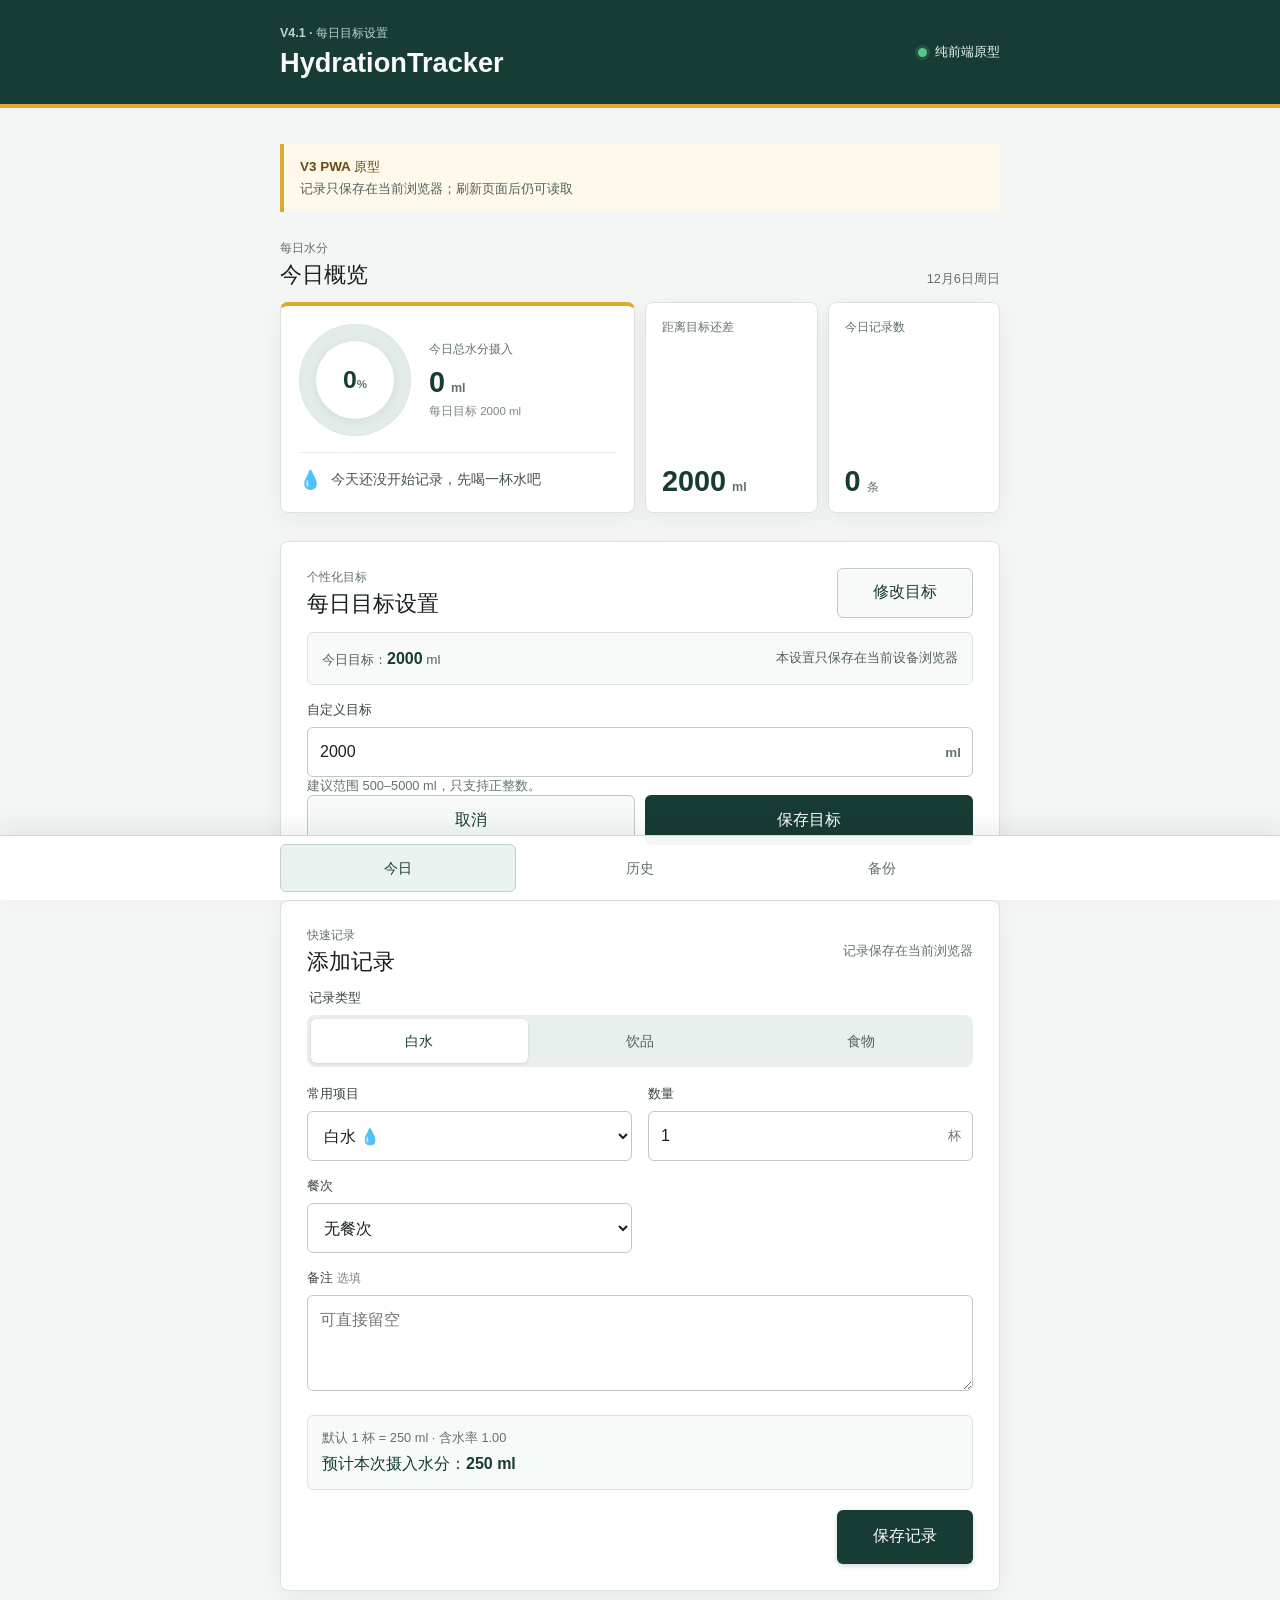
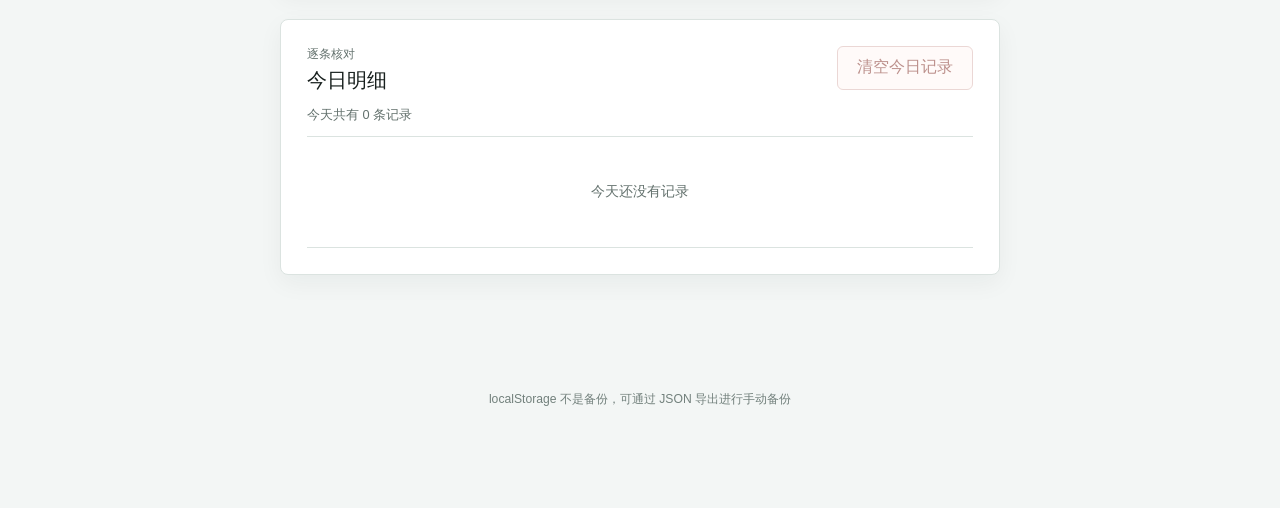
==== commit 544c7410: "Simplify daily goal input" ====
--- a/pwa/index.html
+++ b/pwa/index.html
@@ -96,12 +96,6 @@
               <p>本设置只保存在当前设备浏览器</p>
             </div>
             <div id="goal-settings-panel" class="goal-settings-panel" hidden>
-              <div class="goal-quick-actions" aria-label="常用目标快捷选择">
-                <button class="goal-quick-button" type="button" data-goal="1500">1500 ml</button>
-                <button class="goal-quick-button" type="button" data-goal="1800">1800 ml</button>
-                <button class="goal-quick-button" type="button" data-goal="2000">2000 ml</button>
-                <button class="goal-quick-button" type="button" data-goal="2500">2500 ml</button>
-              </div>
               <form id="goal-settings-form">
                 <label class="form-field">
                   <span>自定义目标</span>
--- a/pwa/styles.css
+++ b/pwa/styles.css
@@ -395,26 +395,10 @@
   gap: 14px;
 }
 
-.goal-settings-toggle,
-.goal-quick-button {
+.goal-settings-toggle {
   width: auto;
 }
 
-.goal-quick-actions {
-  display: flex;
-  flex-wrap: wrap;
-  gap: 8px;
-}
-
-.goal-quick-button {
-  min-height: 42px;
-  padding: 0 14px;
-  color: #173b35;
-  border: 1px solid #cbd7d3;
-  border-radius: 999px;
-  background: #f5f8f7;
-  box-shadow: none;
-}
 
 .goal-settings-hint,
 .goal-settings-message {
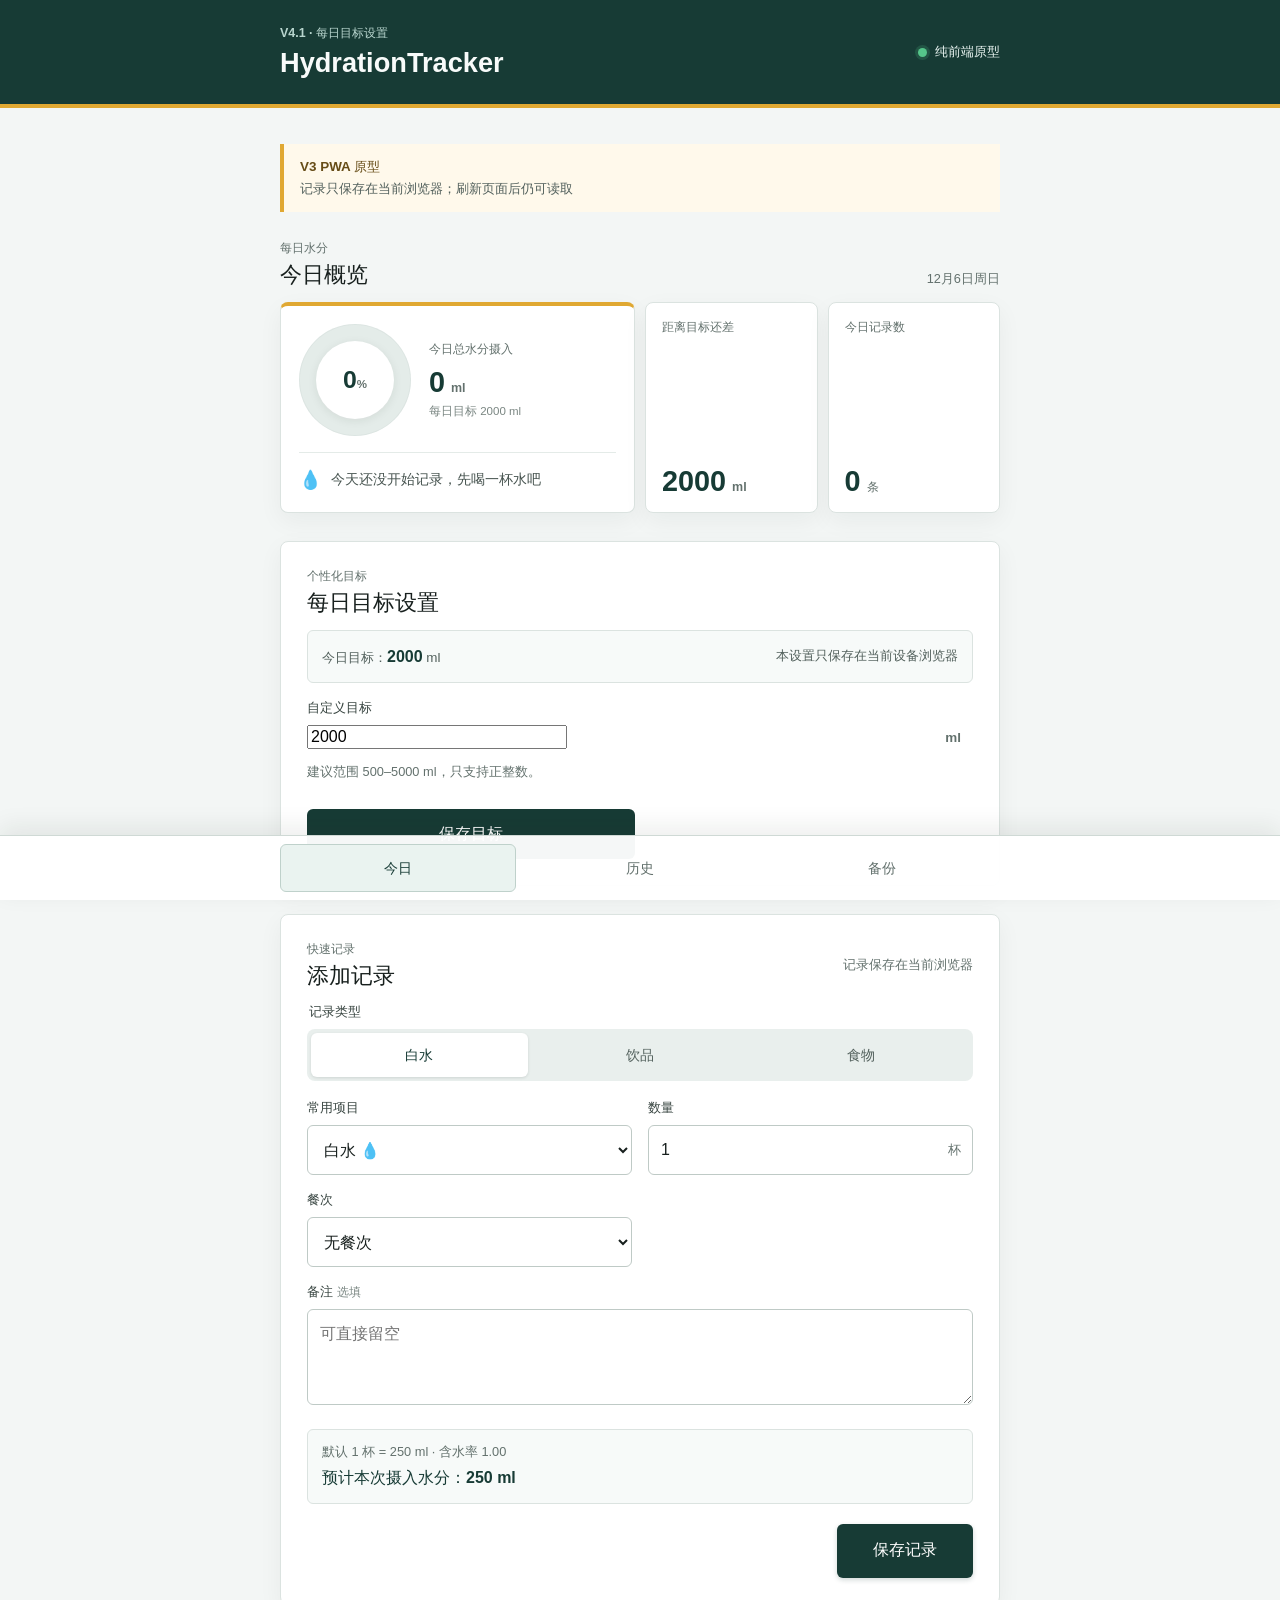
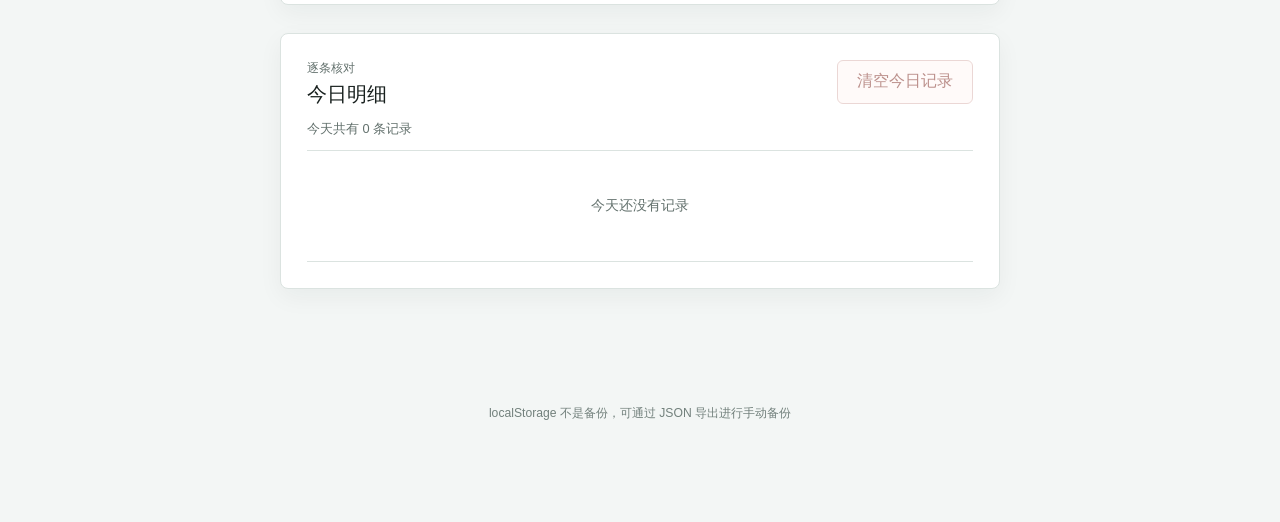
==== commit dcf5881e: "Simplify daily goal form" ====
--- a/pwa/index.html
+++ b/pwa/index.html
@@ -83,35 +83,25 @@
                 <p class="section-label">个性化目标</p>
                 <h2 id="goal-settings-title">每日目标设置</h2>
               </div>
-              <button
-                id="goal-settings-toggle"
-                class="secondary-button goal-settings-toggle"
-                type="button"
-                aria-expanded="false"
-                aria-controls="goal-settings-panel"
-              >修改目标</button>
             </div>
             <div class="goal-settings-summary">
               <p>今日目标：<strong id="current-daily-goal">2000</strong> ml</p>
               <p>本设置只保存在当前设备浏览器</p>
             </div>
-            <div id="goal-settings-panel" class="goal-settings-panel" hidden>
-              <form id="goal-settings-form">
-                <label class="form-field">
-                  <span>自定义目标</span>
-                  <div class="quantity-control">
-                    <input id="daily-goal-input" type="number" min="500" max="5000" step="1" inputmode="numeric" required>
-                    <span>ml</span>
-                  </div>
-                </label>
-                <p class="goal-settings-hint">建议范围 500–5000 ml，只支持正整数。</p>
-                <p id="goal-settings-message" class="goal-settings-message" role="status" aria-live="polite"></p>
-                <div class="goal-settings-actions">
-                  <button id="goal-settings-cancel" class="secondary-button" type="button">取消</button>
-                  <button id="goal-settings-save" type="submit">保存目标</button>
-                </div>
-              </form>
-            </div>
+            <form id="goal-settings-form" class="goal-settings-form">
+              <label class="form-field">
+                <span>自定义目标</span>
+                <div class="quantity-control">
+                  <input id="daily-goal-input" type="text" inputmode="numeric" autocomplete="off" required>
+                  <span>ml</span>
+                </div>
+              </label>
+              <p class="goal-settings-hint">建议范围 500–5000 ml，只支持正整数。</p>
+              <p id="goal-settings-message" class="goal-settings-message" role="status" aria-live="polite"></p>
+              <div class="goal-settings-actions">
+                <button id="goal-settings-save" type="submit">保存目标</button>
+              </div>
+            </form>
           </section>
         </section>
 
--- a/pwa/styles.css
+++ b/pwa/styles.css
@@ -389,16 +389,11 @@
   font-size: 1rem;
 }
 
-.goal-settings-panel {
+.goal-settings-form {
   margin-top: 16px;
   display: grid;
   gap: 14px;
 }
-
-.goal-settings-toggle {
-  width: auto;
-}
-
 
 .goal-settings-hint,
 .goal-settings-message {
@@ -1321,6 +1316,17 @@
   }
 }
 
+@media (max-width: 640px) {
+  .goal-settings-summary {
+    align-items: flex-start;
+    flex-direction: column;
+  }
+
+  .goal-settings-actions {
+    grid-template-columns: 1fr;
+  }
+}
+
 @media (max-width: 390px) {
   :root {
     --page-gutter: 14px;
